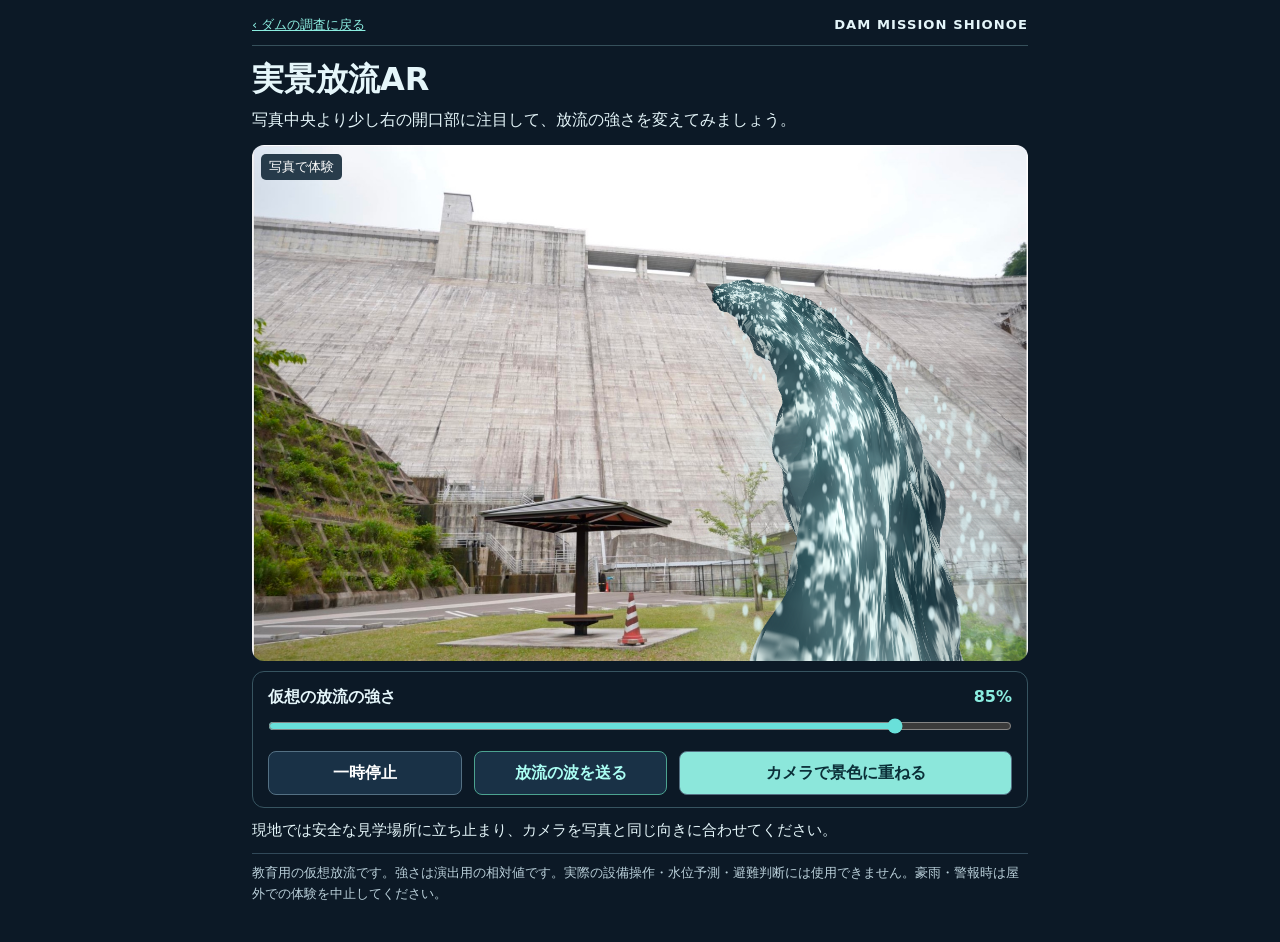
==== landscape.html @ 6d709679 "Publish the Shionoe dam discharge WebAR prototype" ====
<!doctype html><html lang="ja"><head><link rel="icon" href="data:,"><meta charset="utf-8"><meta name="viewport" content="width=device-width, initial-scale=1">
<title>実景放流AR | DAM MISSION SHIONOE</title>  <script type="module" crossorigin src="./assets/landscape-Cc_pGHOG.js"></script>
  <link rel="modulepreload" crossorigin href="./assets/ar-controller-Ms-ziwT7.js">
  <link rel="stylesheet" crossorigin href="./assets/landscape-B83DkyKt.css">
</head><body>
<main class="field">
<header><a href="./">‹ ダムの調査に戻る</a><span>DAM MISSION SHIONOE</span></header>
<h1>実景放流AR</h1>
<p>写真中央より少し右の開口部に注目して、放流の強さを変えてみましょう。</p>
<div class="stage" id="stage"><img id="photo" src="./landscape/dam.jpg" alt="下流側から見上げたダム。開口部から右下に水路が延びる。"><canvas id="water" aria-label="開口部から斜面に沿って流れる模式的な放流水"></canvas><span id="mode">写真で体験</span></div>
<div class="controls"><div class="level"><label for="strength">仮想の放流の強さ</label><output id="reading" for="strength">85%</output></div>
<input id="strength" type="range" min="0" max="100" value="85" step="1">
<div class="actions"><button id="pause">一時停止</button><button id="surge">放流の波を送る</button><button id="camera">カメラで景色に重ねる</button></div></div>
<p id="status" role="status">現地では安全な見学場所に立ち止まり、カメラを写真と同じ向きに合わせてください。</p>
<p class="note">教育用の仮想放流です。強さは演出用の相対値です。実際の設備操作・水位予測・避難判断には使用できません。豪雨・警報時は屋外での体験を中止してください。</p>
</main></body></html>
---- assets/landscape-B83DkyKt.css ----
:root{font:16px/1.6 system-ui,Hiragino Sans,sans-serif;color:#e5f6fa;background:#0c1926;color-scheme:dark}*{box-sizing:border-box}body{margin:0}.field{max-width:840px;margin:auto;padding:14px clamp(14px,3vw,32px) 26px}header,.level,.actions{display:flex;align-items:center;justify-content:space-between;gap:12px}header{border-bottom:1px solid #36505b;padding-bottom:10px;font-size:.82rem}a,output{color:#8bede0}header span{font-weight:750;letter-spacing:.08em}h1{margin:12px 0 0;line-height:1.35}p{margin:6px 0 12px}.stage{width:100%;aspect-ratio:1658/1102;position:relative;overflow:hidden;background:#152532;border-radius:12px}.stage img,.stage canvas,.stage video{width:100%;height:100%;position:absolute;inset:0;object-fit:contain}.stage video{z-index:1}.stage canvas{z-index:2;pointer-events:none}#mode{position:absolute;z-index:3;top:9px;left:9px;border-radius:5px;padding:3px 8px;background:#0a2030dc;color:#fff;font-size:.8rem}.controls{border:1px solid #375460;border-radius:12px;padding:12px 15px;margin:10px 0}.level{font-weight:700}input{width:100%;height:34px;margin:0;accent-color:#69e0da}button{font:inherit;font-weight:700;border:1px solid #547083;background:#193146;color:#fff;border-radius:8px;min-height:44px;flex:1;cursor:pointer}#camera{background:#8ce7db;color:#0b2f38;flex:1.8}#status{font-size:.92rem}.note{font-size:.82rem;color:#bad0da;border-top:1px solid #314959;padding-top:8px}@media(max-width:420px){header span{font-size:.66rem}.actions{gap:6px}.actions button{font-size:.89rem}}.actions{flex-wrap:wrap}.actions button{padding:6px 9px}#surge{color:#abfff4;border-color:#4ca390}#surge:disabled{opacity:.7}@media(max-width:540px){#camera{flex:1 0 100%}}
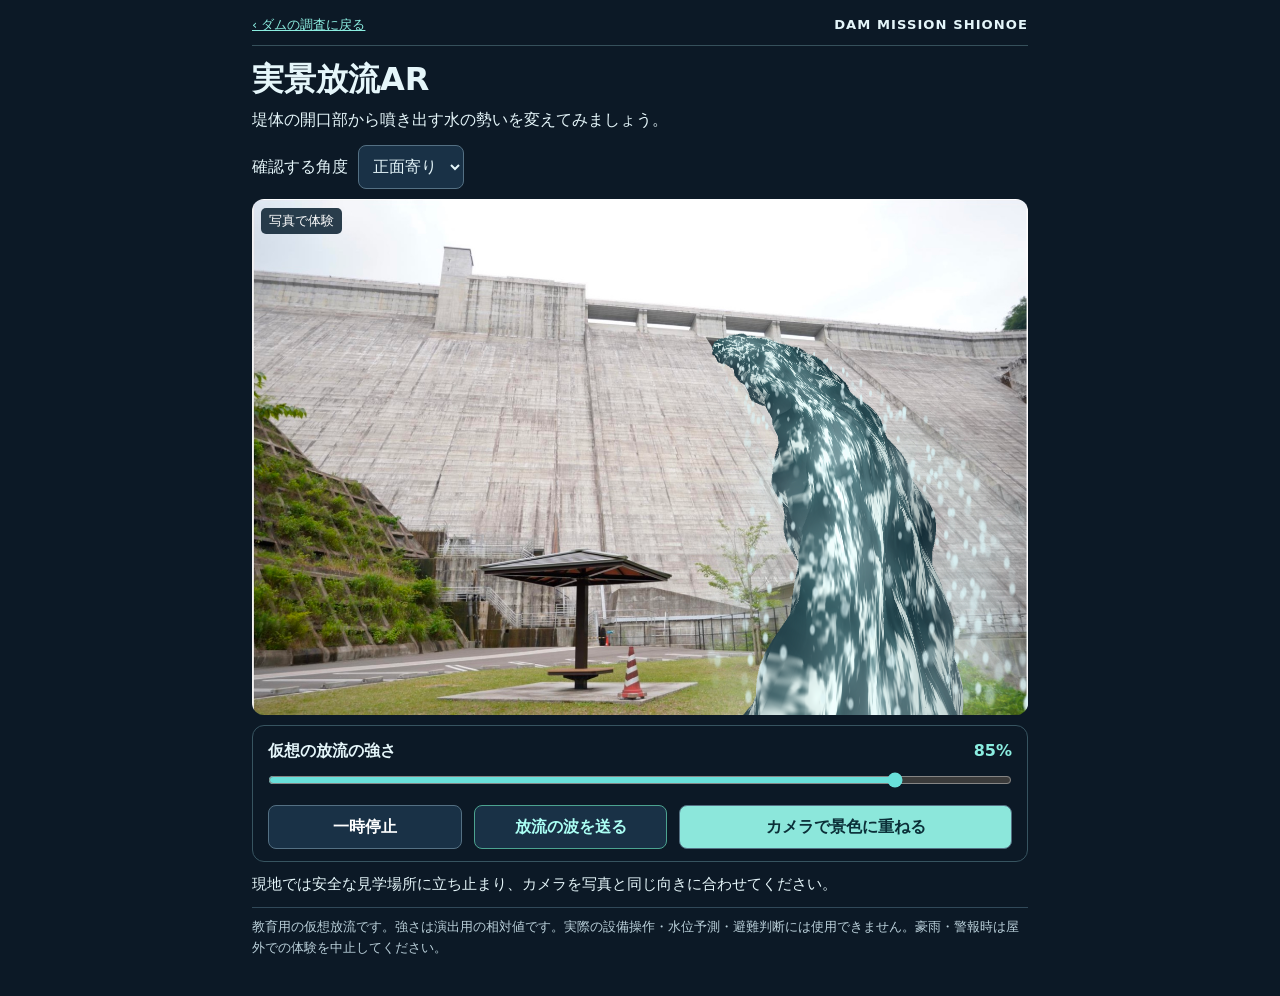
==== commit e62f5e62: "Recognize the dam from a second angle" ====
--- a/landscape.html
+++ b/landscape.html
@@ -1,12 +1,19 @@
 <!doctype html><html lang="ja"><head><link rel="icon" href="data:,"><meta charset="utf-8"><meta name="viewport" content="width=device-width, initial-scale=1">
-<title>実景放流AR | DAM MISSION SHIONOE</title>  <script type="module" crossorigin src="./assets/landscape-Cc_pGHOG.js"></script>
-  <link rel="modulepreload" crossorigin href="./assets/ar-controller-Ms-ziwT7.js">
-  <link rel="stylesheet" crossorigin href="./assets/landscape-B83DkyKt.css">
+<title>実景放流AR | DAM MISSION SHIONOE</title>  <script type="module" crossorigin src="./assets/landscape-Dv9LW6iQ.js"></script>
+  <link rel="modulepreload" crossorigin href="./assets/ar-controller-DbavAZS2.js">
+  <link rel="stylesheet" crossorigin href="./assets/landscape-CJk7bACQ.css">
 </head><body>
 <main class="field">
 <header><a href="./">‹ ダムの調査に戻る</a><span>DAM MISSION SHIONOE</span></header>
 <h1>実景放流AR</h1>
-<p>写真中央より少し右の開口部に注目して、放流の強さを変えてみましょう。</p>
+<p>堤体の開口部から噴き出す水の勢いを変えてみましょう。</p>
+<div class="view-picker">
+  <label for="view-picker">確認する角度</label>
+  <select id="view-picker">
+    <option value="front">正面寄り</option>
+    <option value="oblique">斜めから</option>
+  </select>
+</div>
 <div class="stage" id="stage"><img id="photo" src="./landscape/dam.jpg" alt="下流側から見上げたダム。開口部から右下に水路が延びる。"><canvas id="water" aria-label="開口部から斜面に沿って流れる模式的な放流水"></canvas><span id="mode">写真で体験</span></div>
 <div class="controls"><div class="level"><label for="strength">仮想の放流の強さ</label><output id="reading" for="strength">85%</output></div>
 <input id="strength" type="range" min="0" max="100" value="85" step="1">
--- a/assets/landscape-CJk7bACQ.css
+++ b/assets/landscape-CJk7bACQ.css
@@ -0,0 +1 @@
+:root{font:16px/1.6 system-ui,Hiragino Sans,sans-serif;color:#e5f6fa;background:#0c1926;color-scheme:dark}*{box-sizing:border-box}body{margin:0}.field{max-width:840px;margin:auto;padding:14px clamp(14px,3vw,32px) 26px}header,.level,.actions{display:flex;align-items:center;justify-content:space-between;gap:12px}header{border-bottom:1px solid #36505b;padding-bottom:10px;font-size:.82rem}a,output{color:#8bede0}header span{font-weight:750;letter-spacing:.08em}h1{margin:12px 0 0;line-height:1.35}p{margin:6px 0 12px}.stage{width:100%;aspect-ratio:1658/1102;position:relative;overflow:hidden;background:#152532;border-radius:12px}.stage img,.stage canvas,.stage video{width:100%;height:100%;position:absolute;inset:0;object-fit:contain}.stage video{z-index:1}.stage canvas{z-index:2;pointer-events:none}#mode{position:absolute;z-index:3;top:9px;left:9px;border-radius:5px;padding:3px 8px;background:#0a2030dc;color:#fff;font-size:.8rem}.controls{border:1px solid #375460;border-radius:12px;padding:12px 15px;margin:10px 0}.level{font-weight:700}input{width:100%;height:34px;margin:0;accent-color:#69e0da}button{font:inherit;font-weight:700;border:1px solid #547083;background:#193146;color:#fff;border-radius:8px;min-height:44px;flex:1;cursor:pointer}#camera{background:#8ce7db;color:#0b2f38;flex:1.8}#status{font-size:.92rem}.note{font-size:.82rem;color:#bad0da;border-top:1px solid #314959;padding-top:8px}@media(max-width:420px){header span{font-size:.66rem}.actions{gap:6px}.actions button{font-size:.89rem}}.actions{flex-wrap:wrap}.actions button{padding:6px 9px}#surge{color:#abfff4;border-color:#4ca390}#surge:disabled{opacity:.7}@media(max-width:540px){#camera{flex:1 0 100%}}.view-picker{display:flex;align-items:center;gap:10px;margin-bottom:10px}.view-picker select{min-height:44px;padding-inline:10px;color:inherit;background:#193146;border:1px solid #547083;border-radius:8px;font:inherit}
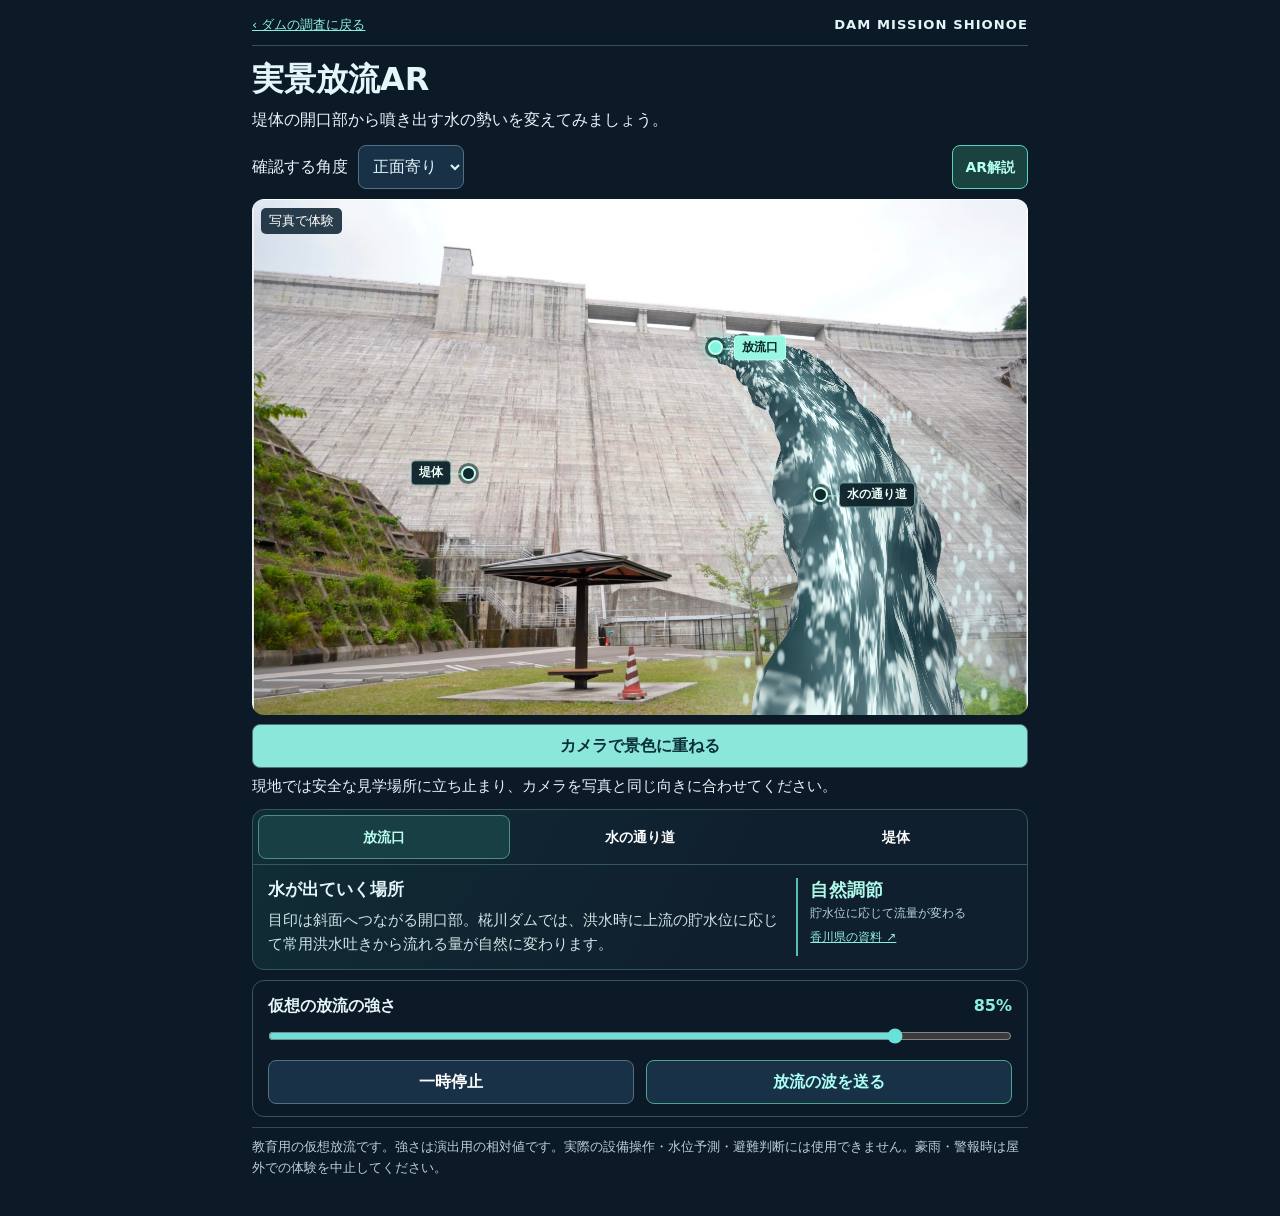
==== commit cf9e02de: "Add tracked on-site interpretation to Shionoe WebAR" ====
--- a/landscape.html
+++ b/landscape.html
@@ -1,7 +1,7 @@
 <!doctype html><html lang="ja"><head><link rel="icon" href="data:,"><meta charset="utf-8"><meta name="viewport" content="width=device-width, initial-scale=1">
-<title>実景放流AR | DAM MISSION SHIONOE</title>  <script type="module" crossorigin src="./assets/landscape-Dv9LW6iQ.js"></script>
+<title>実景放流AR | DAM MISSION SHIONOE</title>  <script type="module" crossorigin src="./assets/landscape-CEjTFUTC.js"></script>
   <link rel="modulepreload" crossorigin href="./assets/ar-controller-DbavAZS2.js">
-  <link rel="stylesheet" crossorigin href="./assets/landscape-CJk7bACQ.css">
+  <link rel="stylesheet" crossorigin href="./assets/landscape-DJ0ObCbS.css">
 </head><body>
 <main class="field">
 <header><a href="./">‹ ダムの調査に戻る</a><span>DAM MISSION SHIONOE</span></header>
@@ -13,11 +13,27 @@
     <option value="front">正面寄り</option>
     <option value="oblique">斜めから</option>
   </select>
+  <button id="guide-toggle" type="button" aria-controls="dam-guide guide-anchors" aria-pressed="true">AR解説</button>
 </div>
-<div class="stage" id="stage"><img id="photo" src="./landscape/dam.jpg" alt="下流側から見上げたダム。開口部から右下に水路が延びる。"><canvas id="water" aria-label="開口部から斜面に沿って流れる模式的な放流水"></canvas><span id="mode">写真で体験</span></div>
+<div class="stage" id="stage"><img id="photo" src="./landscape/dam.jpg" alt="下流側から見上げたダム。開口部から右下に水路が延びる。"><canvas id="water" aria-label="開口部から斜面に沿って流れる模式的な放流水"></canvas><span id="mode">写真で体験</span><div id="guide-anchors"></div></div>
+<button id="camera" class="field-camera">カメラで景色に重ねる</button>
+<p id="status" role="status">現地では安全な見学場所に立ち止まり、カメラを写真と同じ向きに合わせてください。</p>
+<section id="dam-guide" class="dam-guide" aria-label="椛川ダムの見どころ">
+  <nav id="guide-topics" class="guide-topics" aria-label="解説を選ぶ"></nav>
+  <div class="guide-card" aria-live="polite">
+    <div class="guide-intro">
+      <h2 id="guide-title"></h2>
+      <p id="guide-body"></p>
+    </div>
+    <div class="guide-fact">
+      <p id="guide-metric"></p>
+      <p id="guide-caption"></p>
+      <a id="guide-source" target="_blank" rel="noopener noreferrer">香川県の資料 ↗</a>
+    </div>
+  </div>
+</section>
 <div class="controls"><div class="level"><label for="strength">仮想の放流の強さ</label><output id="reading" for="strength">85%</output></div>
 <input id="strength" type="range" min="0" max="100" value="85" step="1">
-<div class="actions"><button id="pause">一時停止</button><button id="surge">放流の波を送る</button><button id="camera">カメラで景色に重ねる</button></div></div>
-<p id="status" role="status">現地では安全な見学場所に立ち止まり、カメラを写真と同じ向きに合わせてください。</p>
+<div class="actions"><button id="pause">一時停止</button><button id="surge">放流の波を送る</button></div></div>
 <p class="note">教育用の仮想放流です。強さは演出用の相対値です。実際の設備操作・水位予測・避難判断には使用できません。豪雨・警報時は屋外での体験を中止してください。</p>
 </main></body></html>
--- a/assets/landscape-DJ0ObCbS.css
+++ b/assets/landscape-DJ0ObCbS.css
@@ -0,0 +1 @@
+:root{font:16px/1.6 system-ui,Hiragino Sans,sans-serif;color:#e5f6fa;background:#0c1926;color-scheme:dark}*{box-sizing:border-box}body{margin:0}.field{max-width:840px;margin:auto;padding:14px clamp(14px,3vw,32px) 26px}header,.level,.actions{display:flex;align-items:center;justify-content:space-between;gap:12px}header{border-bottom:1px solid #36505b;padding-bottom:10px;font-size:.82rem}a,output{color:#8bede0}header span{font-weight:750;letter-spacing:.08em}h1{margin:12px 0 0;line-height:1.35}p{margin:6px 0 12px}.stage{width:100%;aspect-ratio:1658/1102;position:relative;overflow:hidden;background:#152532;border-radius:12px}.stage img,.stage canvas,.stage video{width:100%;height:100%;position:absolute;inset:0;object-fit:contain}.stage video{z-index:1}.stage canvas{z-index:2;pointer-events:none}#mode{position:absolute;z-index:3;top:9px;left:9px;border-radius:5px;padding:3px 8px;background:#0a2030dc;color:#fff;font-size:.8rem}.controls{border:1px solid #375460;border-radius:12px;padding:12px 15px;margin:10px 0}.level{font-weight:700}input{width:100%;height:34px;margin:0;accent-color:#69e0da}button{font:inherit;font-weight:700;border:1px solid #547083;background:#193146;color:#fff;border-radius:8px;min-height:44px;flex:1;cursor:pointer}.field-camera{width:100%;margin-top:9px;background:#8ce7db;color:#0b2f38}#status{font-size:.92rem}.note{font-size:.82rem;color:#bad0da;border-top:1px solid #314959;padding-top:8px}@media(max-width:420px){header span{font-size:.66rem}.actions{gap:6px}.actions button{font-size:.89rem}}.actions{flex-wrap:wrap}.actions button{padding:6px 9px}#surge{color:#abfff4;border-color:#4ca390}#surge:disabled{opacity:.7}.view-picker{display:flex;align-items:center;gap:10px;margin-bottom:10px}.view-picker select{min-height:44px;padding-inline:10px;color:inherit;background:#193146;border:1px solid #547083;border-radius:8px;font:inherit}#guide-toggle{flex:0 0 auto;margin-left:auto;padding-inline:12px;font-size:.875rem}#guide-toggle[aria-pressed=true]{border-color:#5dcfc3;color:#b6fff1;background:#1a423f}#guide-anchors{position:absolute;inset:0;z-index:3;pointer-events:none}.guide-pin{position:absolute;top:var(--top);left:var(--left);display:grid;place-items:center;width:44px;min-height:44px;padding:0;border:0;background:transparent;transform:translate(-50%,-50%);pointer-events:auto}.guide-pin[hidden]{display:none}.guide-pin:before{content:"";width:15px;height:15px;box-sizing:border-box;border:2px solid #c3fff4;border-radius:50%;background:#11282a;box-shadow:0 0 0 3px #152a2b99}.guide-pin[aria-pressed=true]{z-index:1}.guide-pin[aria-pressed=true]:before{background:#81f5e0;box-shadow:0 0 0 3px #173834be,0 0 13px #52ffe3}.guide-pin-label{position:absolute;left:calc(50% + 18px);top:50%;padding:4px 7px;transform:translateY(-50%);white-space:nowrap;font-size:.76rem;line-height:1.25;color:#ecfff9;background:#10242bf5;border:1px solid #689b97;border-radius:4px}.guide-pin-label:before{content:"";position:absolute;top:50%;right:100%;width:12px;border-top:1px solid #abeee3}.guide-pin-left .guide-pin-label{left:auto;right:calc(50% + 18px)}.guide-pin-left .guide-pin-label:before{right:auto;left:100%}.guide-pin[aria-pressed=true] .guide-pin-label{color:#092521;background:#97f7e3;border-color:#b6ffee}.dam-guide{margin:10px 0;overflow:hidden;border:1px solid #34575c;border-radius:12px;background:linear-gradient(120deg,#102d35,#101f2e 60%)}.guide-topics{display:grid;grid-template-columns:repeat(3,minmax(0,1fr));gap:4px;padding:5px;border-bottom:1px solid #34575c}.guide-topics button{min-width:0;min-height:44px;font-size:.875rem;border-color:transparent;background:transparent}.guide-topics button[aria-pressed=true]{color:#b9ffef;background:#183f43;border-color:#4c8e85}.guide-card{display:grid;grid-template-columns:minmax(0,1fr) minmax(130px,29%);gap:14px;padding:13px 15px}.guide-intro h2{margin:0;font-size:1.06rem;line-height:1.4}.guide-intro p{margin:6px 0 0;font-size:.94rem;color:#d0e4e7}.guide-fact{padding-left:12px;border-left:2px solid #59bdb2}.guide-fact p{margin:0}#guide-metric{color:#acf9e8;font-weight:800;font-size:1.1rem;line-height:1.4;letter-spacing:.02em}#guide-caption{font-size:.78rem;color:#b5d3d6}#guide-source{display:inline-block;margin-top:4px;font-size:.76rem}@media(max-width:520px){.guide-card{grid-template-columns:1fr;gap:10px}.guide-fact{display:grid;grid-template-columns:1fr auto;align-items:center;column-gap:8px}#guide-source{grid-column:2;grid-row:1 / span 2;white-space:nowrap}}
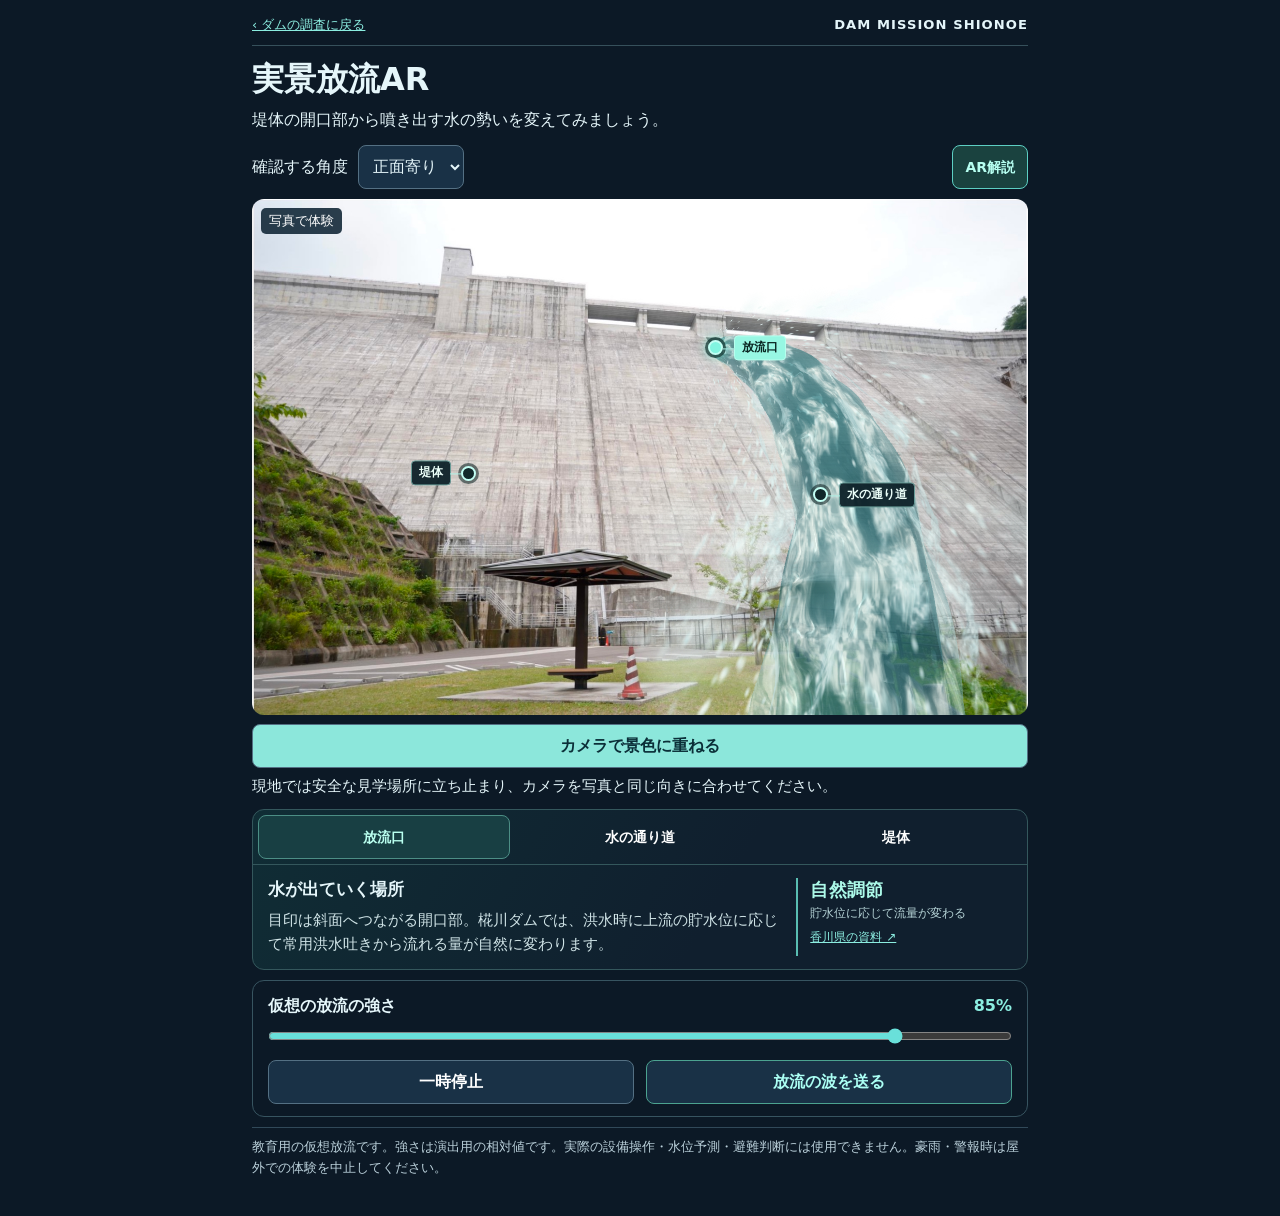
==== commit 9bbcb343: "Render translucent water, layered foam and directional spray in field AR" ====
--- a/landscape.html
+++ b/landscape.html
@@ -1,6 +1,6 @@
 <!doctype html><html lang="ja"><head><link rel="icon" href="data:,"><meta charset="utf-8"><meta name="viewport" content="width=device-width, initial-scale=1">
-<title>実景放流AR | DAM MISSION SHIONOE</title>  <script type="module" crossorigin src="./assets/landscape-CEjTFUTC.js"></script>
-  <link rel="modulepreload" crossorigin href="./assets/ar-controller-DbavAZS2.js">
+<title>実景放流AR | DAM MISSION SHIONOE</title>  <script type="module" crossorigin src="./assets/landscape-BZIjHYIG.js"></script>
+  <link rel="modulepreload" crossorigin href="./assets/ar-controller-DDlqlueF.js">
   <link rel="stylesheet" crossorigin href="./assets/landscape-DJ0ObCbS.css">
 </head><body>
 <main class="field">
